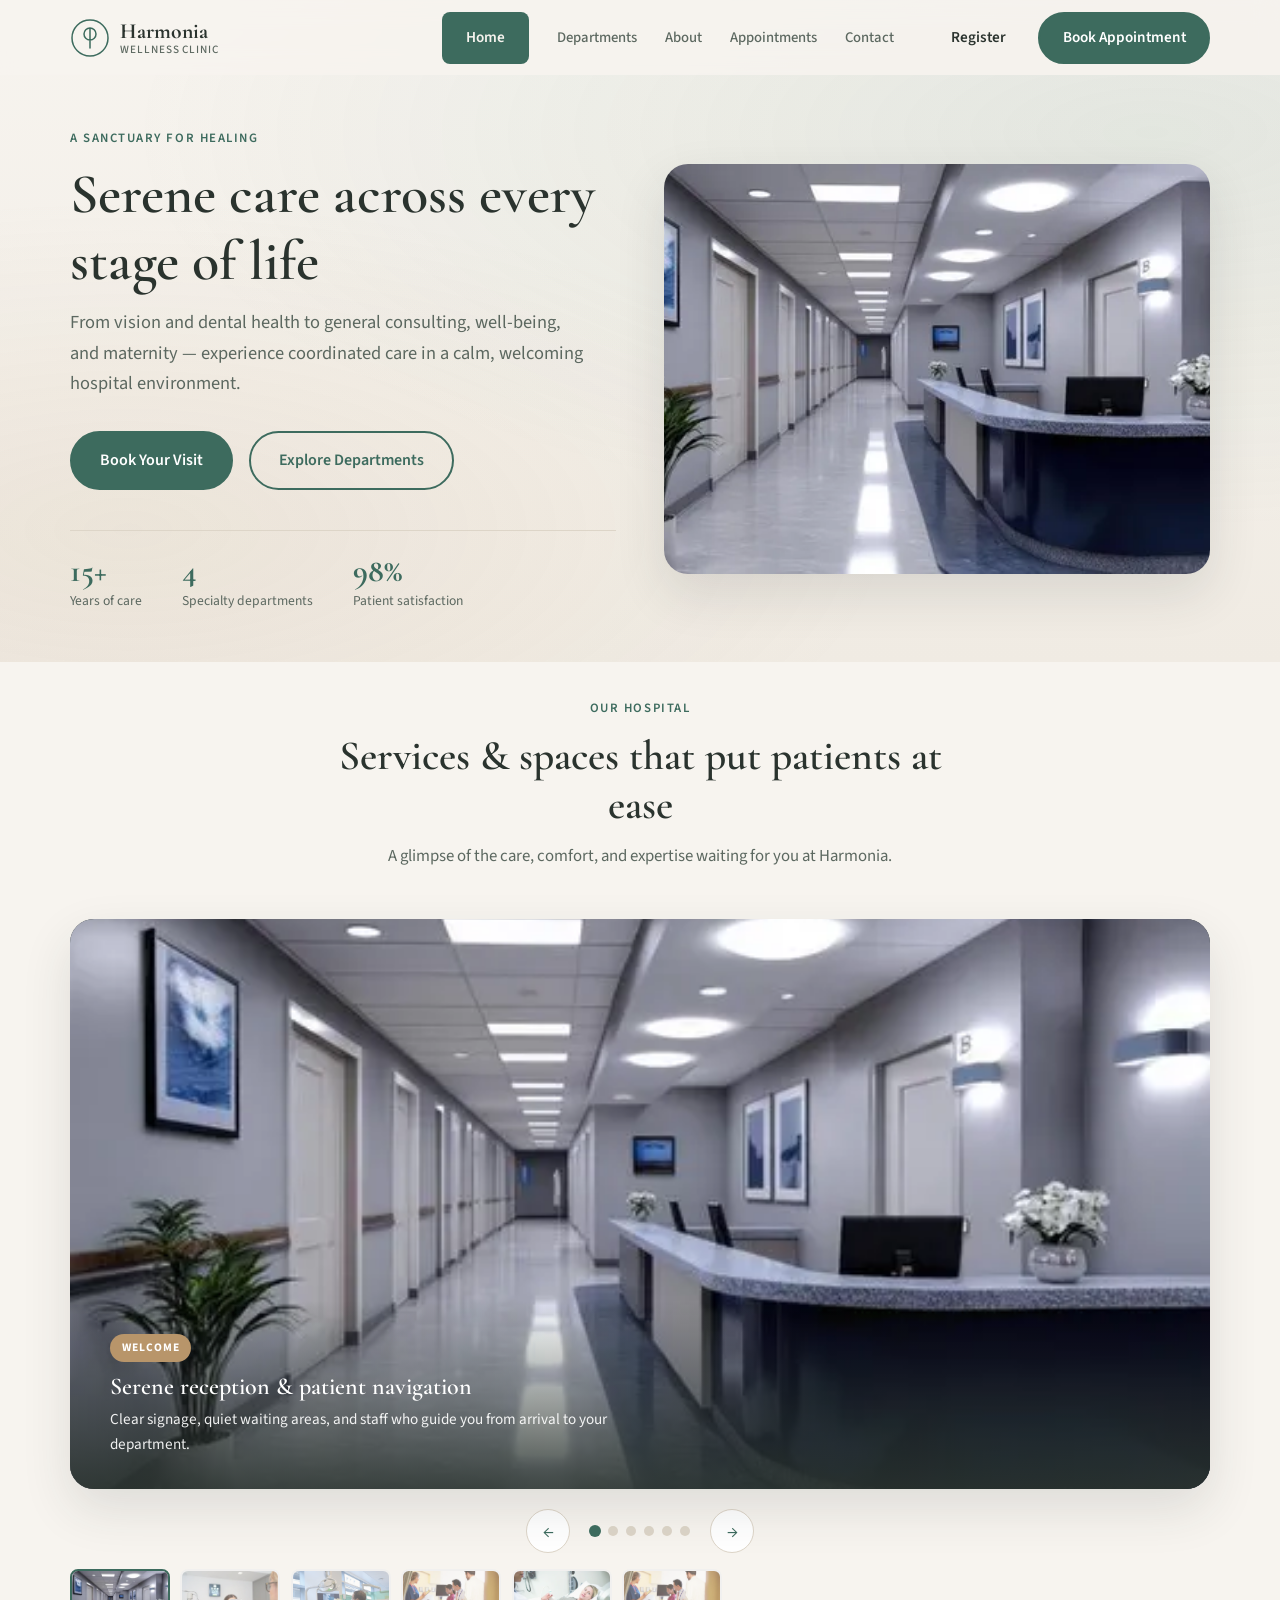
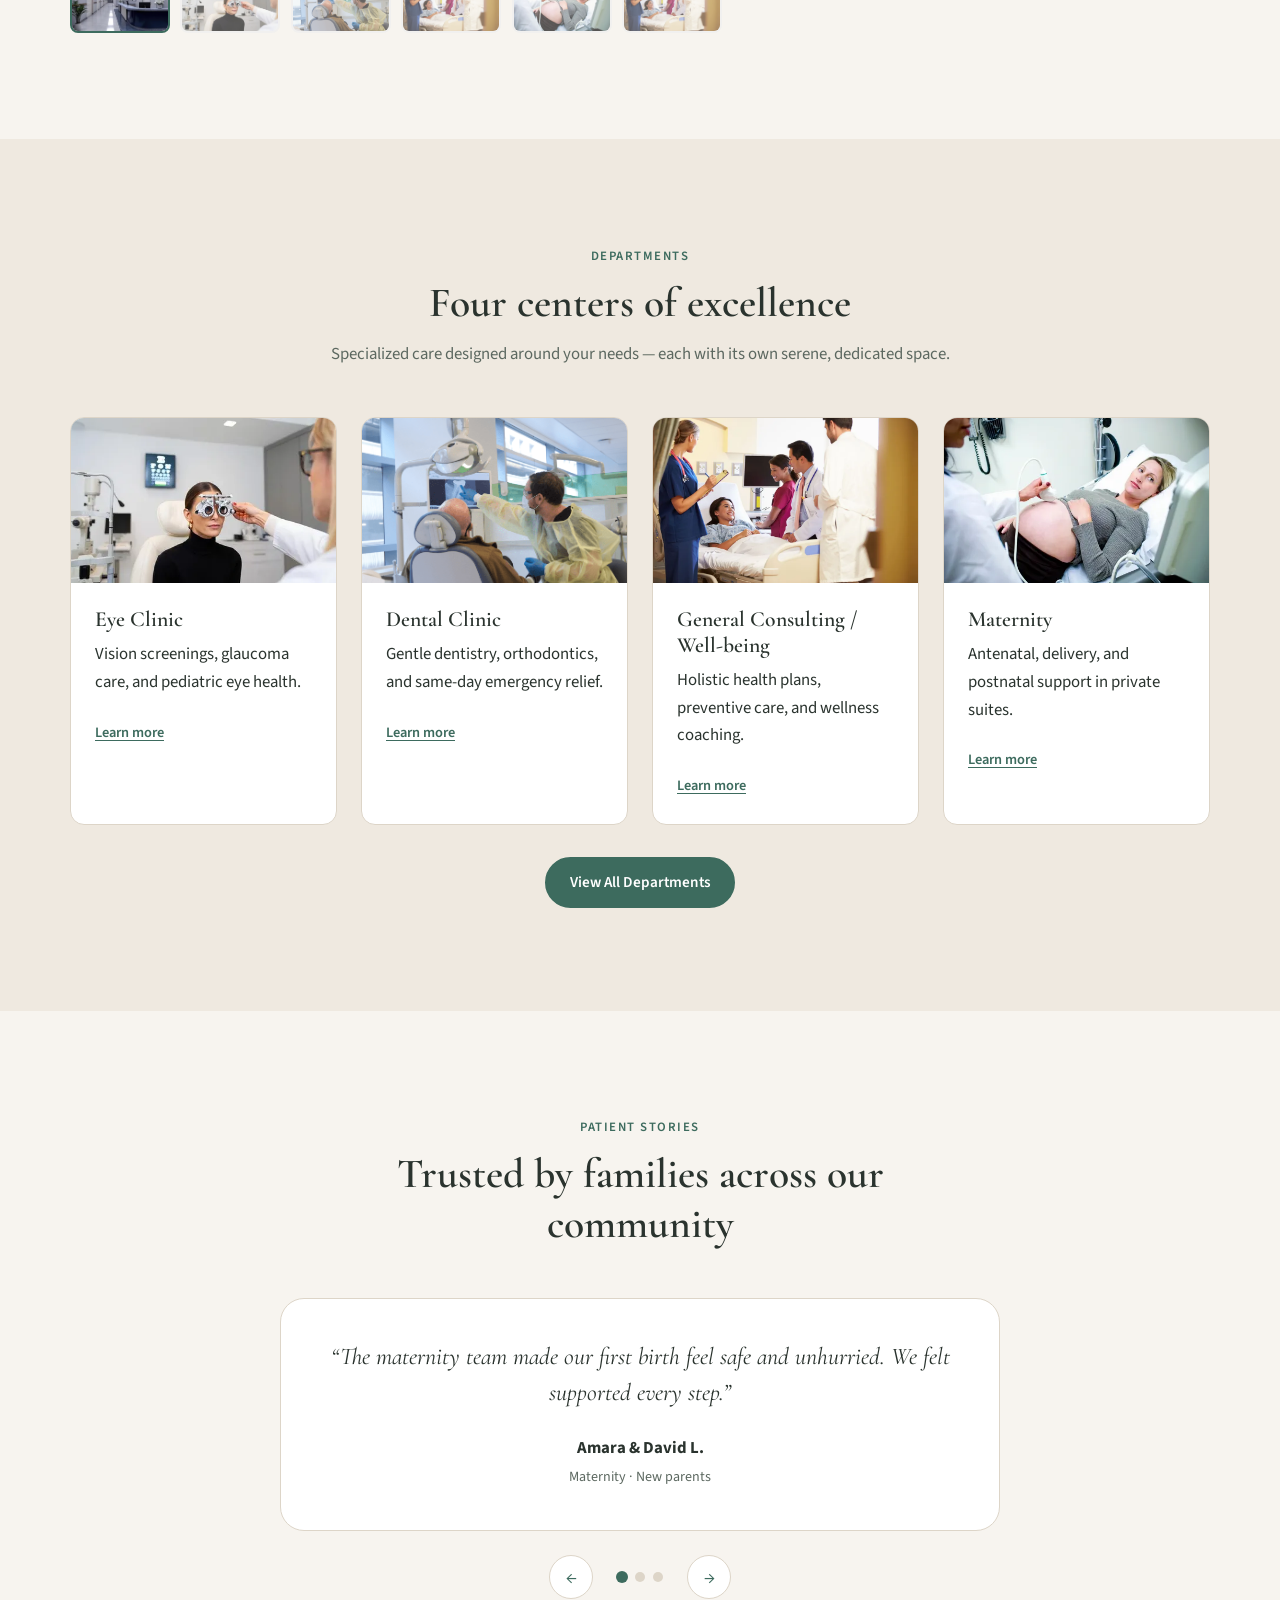
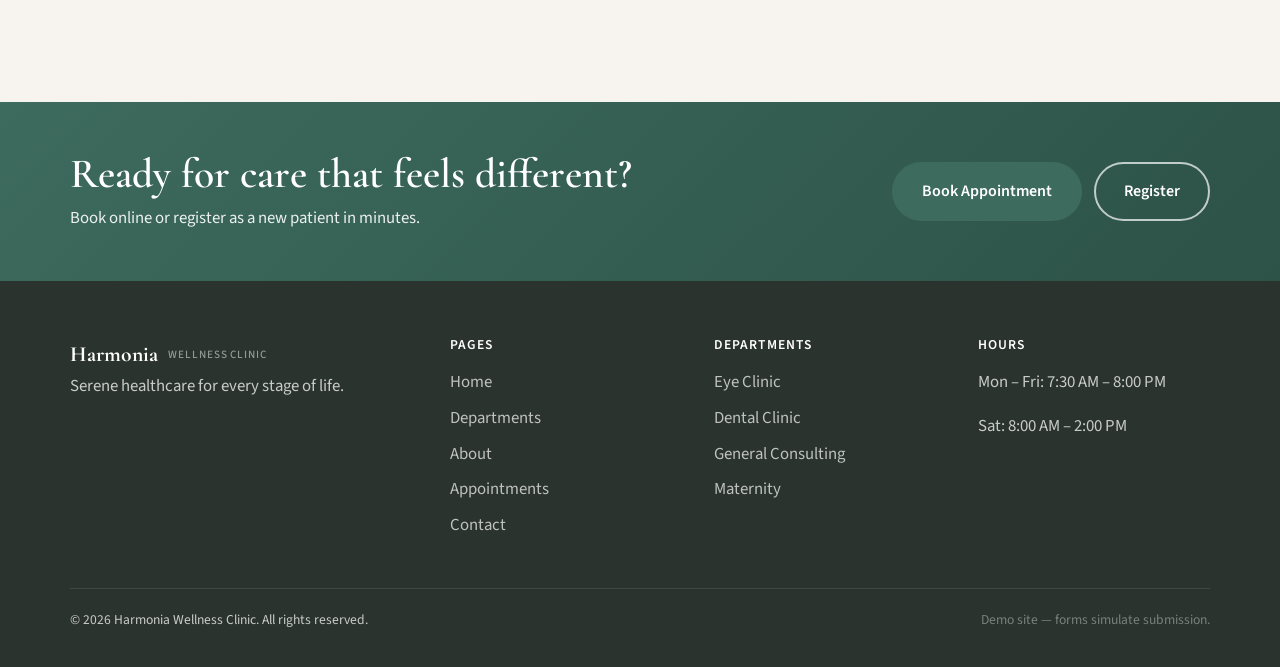
==== index.html @ e3f38b7c "Initial Project Upload" ====
<!DOCTYPE html>
<html lang="en">
<head>
  <meta charset="UTF-8">
  <meta name="viewport" content="width=device-width, initial-scale=1.0">
  <meta name="description" content="Harmonia Wellness Clinic — serene eye, dental, consulting, and maternity care. Book your visit today.">
  <title>Home | Harmonia Wellness Clinic</title>
  <link rel="preconnect" href="https://fonts.googleapis.com">
  <link rel="preconnect" href="https://fonts.gstatic.com" crossorigin>
  <link href="https://fonts.googleapis.com/css2?family=Cormorant+Garamond:ital,wght@0,500;0,600;0,700;1,500&family=Source+Sans+3:wght@300;400;500;600;700&display=swap" rel="stylesheet">
  <link rel="stylesheet" href="css/styles.css">
</head>
<body data-page="home">
  <a class="skip-link" href="#main">Skip to content</a>

  <header class="site-header" id="header">
    <div class="container header-inner">
      <a href="index.html" class="logo" aria-label="Harmonia Wellness Clinic home">
        <span class="logo-mark" aria-hidden="true">
          <svg viewBox="0 0 40 40" width="40" height="40" fill="none" xmlns="http://www.w3.org/2000/svg">
            <circle cx="20" cy="20" r="18" stroke="currentColor" stroke-width="1.5"/>
            <path d="M20 10v20M14 16c0-3.3 2.7-6 6-6s6 2.7 6 6-2.7 6-6 6-6-2.7-6-6z" stroke="currentColor" stroke-width="1.5" stroke-linecap="round"/>
          </svg>
        </span>
        <span class="logo-text">
          <span class="logo-name">Harmonia</span>
          <span class="logo-tagline">Wellness Clinic</span>
        </span>
      </a>
      <button class="nav-toggle" id="navToggle" aria-expanded="false" aria-controls="mainNav" aria-label="Open menu">
        <span></span><span></span><span></span>
      </button>
      <nav class="main-nav" id="mainNav" aria-label="Primary">
        <ul>
          <li><a href="index.html" data-nav="home">Home</a></li>
          <li><a href="departments.html" data-nav="departments">Departments</a></li>
          <li><a href="about.html" data-nav="about">About</a></li>
          <li><a href="appointments.html" data-nav="appointments">Appointments</a></li>
          <li><a href="contact.html" data-nav="contact">Contact</a></li>
        </ul>
        <div class="nav-actions">
          <a href="appointments.html#registration" class="btn btn-ghost">Register</a>
          <a href="appointments.html#booking" class="btn btn-primary">Book Appointment</a>
        </div>
      </nav>
    </div>
  </header>

  <main id="main">
    <section class="hero hero-compact" id="hero">
      <div class="hero-bg" aria-hidden="true"></div>
      <div class="container hero-grid">
        <div class="hero-content">
          <p class="eyebrow">A sanctuary for healing</p>
          <h1>Serene care across every stage of life</h1>
          <p class="hero-lead">
            From vision and dental health to general consulting, well-being, and maternity —
            experience coordinated care in a calm, welcoming hospital environment.
          </p>
          <div class="hero-actions">
            <a href="appointments.html#booking" class="btn btn-primary btn-lg">Book Your Visit</a>
            <a href="departments.html" class="btn btn-outline btn-lg">Explore Departments</a>
          </div>
          <div class="hero-trust">
            <div class="trust-item"><strong>15+</strong><span>Years of care</span></div>
            <div class="trust-item"><strong>4</strong><span>Specialty departments</span></div>
            <div class="trust-item"><strong>98%</strong><span>Patient satisfaction</span></div>
          </div>
        </div>
        <div class="hero-visual">
          <img
            class="hero-image"
            src="images/entrance.jpg"
            alt="Sunlit hospital corridor with calm, modern design"
            width="800"
            height="560"
            loading="eager"
          >
        </div>
      </div>
    </section>

    <section class="slideshow-section section" id="services-showcase" aria-label="Hospital services showcase">
      <div class="container">
        <header class="section-header section-header-center">
          <p class="eyebrow">Our hospital</p>
          <h2>Services &amp; spaces that put patients at ease</h2>
          <p>A glimpse of the care, comfort, and expertise waiting for you at Harmonia.</p>
        </header>

        <div class="service-slideshow" id="serviceSlideshow">
          <div class="slideshow-viewport">
            <div class="slideshow-track" id="slideshowTrack">
              <figure class="slide active" data-slide="0">
                <img src="images/entrance.jpg" alt="Welcoming hospital reception and patient check-in area" width="1400" height="700" loading="eager">
                <figcaption class="slide-caption">
                  <span class="slide-tag">Welcome</span>
                  <h3>Serene reception &amp; patient navigation</h3>
                  <p>Clear signage, quiet waiting areas, and staff who guide you from arrival to your department.</p>
                </figcaption>
              </figure>
              <figure class="slide" data-slide="1">
                <img src="images/eye-clinic.jpg" alt="Eye clinic examination with specialist equipment" width="1400" height="700" loading="lazy">
                <figcaption class="slide-caption">
                  <span class="slide-tag">Eye Clinic</span>
                  <h3>Advanced vision screening &amp; treatment</h3>
                  <p>Comprehensive eye exams, retinal imaging, and specialist consultations in light-filled suites.</p>
                </figcaption>
              </figure>
              <figure class="slide" data-slide="2">
                <img src="images/dentist.png" alt="Dental clinic providing gentle patient care" width="1400" height="700" loading="lazy">
                <figcaption class="slide-caption">
                  <span class="slide-tag">Dental Clinic</span>
                  <h3>Gentle dentistry for every age</h3>
                  <p>Preventive care, restorative work, and anxiety-free treatment in spa-like dental rooms.</p>
                </figcaption>
              </figure>
              <figure class="slide" data-slide="3">
                <img src="images/collaboration.jpg" alt="Doctor consulting with patient in general well-being clinic" width="1400" height="700" loading="lazy">
                <figcaption class="slide-caption">
                  <span class="slide-tag">General Consulting</span>
                  <h3>Well-being &amp; holistic health plans</h3>
                  <p>One-on-one consulting, preventive screenings, nutrition, and chronic care coordination.</p>
                </figcaption>
              </figure>
              <figure class="slide" data-slide="4">
                <img src="images/maternity.jpg" alt="Maternity ward supporting mother and newborn" width="1400" height="700" loading="lazy">
                <figcaption class="slide-caption">
                  <span class="slide-tag">Maternity</span>
                  <h3>Compassionate maternity &amp; newborn care</h3>
                  <p>Antenatal visits, delivery suites, lactation support, and postnatal follow-up under one roof.</p>
                </figcaption>
              </figure>
              <figure class="slide" data-slide="5">
                <img src="images/collaboration.jpg" alt="Medical team collaborating in modern hospital" width="1400" height="700" loading="lazy">
                <figcaption class="slide-caption">
                  <span class="slide-tag">Coordinated care</span>
                  <h3>Professional teams working together</h3>
                  <p>Doctors and nurses share records across departments so your care stays seamless.</p>
                </figcaption>
              </figure>
            </div>
          </div>
          <div class="slideshow-controls">
            <button type="button" class="slider-btn slideshow-prev" id="slideshowPrev" aria-label="Previous slide">&larr;</button>
            <div class="slideshow-dots" id="slideshowDots" role="tablist" aria-label="Service slides"></div>
            <button type="button" class="slider-btn slideshow-next" id="slideshowNext" aria-label="Next slide">&rarr;</button>
          </div>
          <div class="slideshow-thumbs" id="slideshowThumbs" aria-label="Slide thumbnails"></div>
        </div>
      </div>
    </section>

    <section class="departments section section-alt" id="departments-preview">
      <div class="container">
        <header class="section-header section-header-center">
          <p class="eyebrow">Departments</p>
          <h2>Four centers of excellence</h2>
          <p>Specialized care designed around your needs — each with its own serene, dedicated space.</p>
        </header>
        <div class="dept-grid dept-grid-4">
          <article class="dept-card dept-card-image">
            <div class="dept-card-photo">
              <img src="images/eye-clinic.jpg" alt="Eye clinic examination room" width="600" height="400" loading="lazy">
            </div>
            <div class="dept-card-body">
              <h3>Eye Clinic</h3>
              <p>Vision screenings, glaucoma care, and pediatric eye health.</p>
              <a href="departments.html#eye" class="dept-link">Learn more</a>
            </div>
          </article>
          <article class="dept-card dept-card-image">
            <div class="dept-card-photo">
              <img src="images/dentist.png" alt="Dental treatment room" width="600" height="400" loading="lazy">
            </div>
            <div class="dept-card-body">
              <h3>Dental Clinic</h3>
              <p>Gentle dentistry, orthodontics, and same-day emergency relief.</p>
              <a href="departments.html#dental" class="dept-link">Learn more</a>
            </div>
          </article>
          <article class="dept-card dept-card-image">
            <div class="dept-card-photo">
              <img src="images/collaboration.jpg" alt="General consulting consultation" width="600" height="400" loading="lazy">
            </div>
            <div class="dept-card-body">
              <h3>General Consulting / Well-being</h3>
              <p>Holistic health plans, preventive care, and wellness coaching.</p>
              <a href="departments.html#consulting" class="dept-link">Learn more</a>
            </div>
          </article>
          <article class="dept-card dept-card-image">
            <div class="dept-card-photo">
              <img src="images/maternity.jpg" alt="Maternity care with mother and baby" width="600" height="400" loading="lazy">
            </div>
            <div class="dept-card-body">
              <h3>Maternity</h3>
              <p>Antenatal, delivery, and postnatal support in private suites.</p>
              <a href="departments.html#maternity" class="dept-link">Learn more</a>
            </div>
          </article>
        </div>
        <p class="section-cta-center">
          <a href="departments.html" class="btn btn-primary">View All Departments</a>
        </p>
      </div>
    </section>

    <section class="testimonials section">
      <div class="container">
        <header class="section-header section-header-center">
          <p class="eyebrow">Patient stories</p>
          <h2>Trusted by families across our community</h2>
        </header>
        <div class="testimonial-slider" id="testimonialSlider">
          <div class="testimonial-track" id="testimonialTrack">
            <blockquote class="testimonial-card active">
              <p>&ldquo;The maternity team made our first birth feel safe and unhurried. We felt supported every step.&rdquo;</p>
              <footer><strong>Amara &amp; David L.</strong><span>Maternity · New parents</span></footer>
            </blockquote>
            <blockquote class="testimonial-card">
              <p>&ldquo;My well-being consultant helped me build habits I could actually keep. The clinic feels like a retreat.&rdquo;</p>
              <footer><strong>Priya K.</strong><span>General Consulting · 3-month program</span></footer>
            </blockquote>
            <blockquote class="testimonial-card">
              <p>&ldquo;The eye clinic caught an issue early. Professional, thorough, and surprisingly relaxing.&rdquo;</p>
              <footer><strong>Marcus T.</strong><span>Eye Clinic · Annual screening</span></footer>
            </blockquote>
          </div>
          <div class="testimonial-controls">
            <button type="button" class="slider-btn" id="prevTestimonial" aria-label="Previous testimonial">&larr;</button>
            <div class="slider-dots" id="sliderDots" role="tablist" aria-label="Testimonials"></div>
            <button type="button" class="slider-btn" id="nextTestimonial" aria-label="Next testimonial">&rarr;</button>
          </div>
        </div>
      </div>
    </section>

    <section class="cta-strip">
      <div class="container cta-strip-inner">
        <div>
          <h2>Ready for care that feels different?</h2>
          <p>Book online or register as a new patient in minutes.</p>
        </div>
        <div class="cta-strip-actions">
          <a href="appointments.html#booking" class="btn btn-primary btn-lg">Book Appointment</a>
          <a href="appointments.html#registration" class="btn btn-outline-light btn-lg">Register</a>
        </div>
      </div>
    </section>
  </main>

  <footer class="site-footer">
    <div class="container footer-grid">
      <div class="footer-brand">
        <a href="index.html" class="logo logo-footer">
          <span class="logo-name">Harmonia</span>
          <span class="logo-tagline">Wellness Clinic</span>
        </a>
        <p>Serene healthcare for every stage of life.</p>
      </div>
      <nav aria-label="Pages">
        <h4>Pages</h4>
        <ul>
          <li><a href="index.html">Home</a></li>
          <li><a href="departments.html">Departments</a></li>
          <li><a href="about.html">About</a></li>
          <li><a href="appointments.html">Appointments</a></li>
          <li><a href="contact.html">Contact</a></li>
        </ul>
      </nav>
      <nav aria-label="Departments">
        <h4>Departments</h4>
        <ul>
          <li><a href="departments.html#eye">Eye Clinic</a></li>
          <li><a href="departments.html#dental">Dental Clinic</a></li>
          <li><a href="departments.html#consulting">General Consulting</a></li>
          <li><a href="departments.html#maternity">Maternity</a></li>
        </ul>
      </nav>
      <div class="footer-hours">
        <h4>Hours</h4>
        <p>Mon – Fri: 7:30 AM – 8:00 PM</p>
        <p>Sat: 8:00 AM – 2:00 PM</p>
      </div>
    </div>
    <div class="container footer-bottom">
      <p>&copy; <span id="year"></span> Harmonia Wellness Clinic. All rights reserved.</p>
      <p class="footer-note">Demo site — forms simulate submission.</p>
    </div>
  </footer>

  <div class="toast-container" id="toastContainer" aria-live="polite" aria-atomic="true"></div>
  <script src="js/main.js"></script>
</body>
</html>
---- css/styles.css ----
/* Harmonia Wellness Clinic — Serene healthcare UI */

:root {
  --color-bg: #f7f4ef;
  --color-bg-alt: #efe9e0;
  --color-surface: #ffffff;
  --color-primary: #3d6b5e;
  --color-primary-dark: #2d5248;
  --color-primary-light: #5a8f7f;
  --color-accent: #b8956a;
  --color-accent-hover: #a07f55;
  --color-text: #2a332e;
  --color-text-muted: #5c6860;
  --color-border: #ddd5c8;
  --color-success: #3d6b5e;
  --color-error: #b54a4a;

  --font-display: "Cormorant Garamond", Georgia, serif;
  --font-body: "Source Sans 3", system-ui, sans-serif;

  --radius-sm: 8px;
  --radius-md: 14px;
  --radius-lg: 24px;
  --radius-full: 999px;

  --shadow-sm: 0 2px 8px rgba(42, 51, 46, 0.06);
  --shadow-md: 0 8px 30px rgba(42, 51, 46, 0.08);
  --shadow-lg: 0 20px 50px rgba(42, 51, 46, 0.12);

  --header-h: 76px;
  --transition: 0.25s ease;
  --container: min(1140px, 92vw);
}

*,
*::before,
*::after {
  box-sizing: border-box;
}

html {
  scroll-behavior: smooth;
  scroll-padding-top: calc(var(--header-h) + 1rem);
}

body {
  margin: 0;
  font-family: var(--font-body);
  font-size: 1.05rem;
  line-height: 1.65;
  color: var(--color-text);
  background: var(--color-bg);
  -webkit-font-smoothing: antialiased;
}

img,
svg {
  display: block;
  max-width: 100%;
}

a {
  color: var(--color-primary);
  text-decoration: none;
  transition: color var(--transition);
}

a:hover {
  color: var(--color-primary-dark);
}

button {
  font-family: inherit;
  cursor: pointer;
}

.container {
  width: var(--container);
  margin-inline: auto;
}

.skip-link {
  position: absolute;
  top: -100%;
  left: 1rem;
  z-index: 9999;
  padding: 0.75rem 1.25rem;
  background: var(--color-primary);
  color: #fff;
  border-radius: var(--radius-sm);
}

.skip-link:focus {
  top: 1rem;
}

/* Typography */
h1, h2, h3, h4 {
  font-family: var(--font-display);
  font-weight: 600;
  line-height: 1.2;
  color: var(--color-text);
  margin: 0 0 0.75rem;
}

h1 { font-size: clamp(2.4rem, 5vw, 3.5rem); }
h2 { font-size: clamp(1.9rem, 3.5vw, 2.6rem); }
h3 { font-size: 1.35rem; }

p { margin: 0 0 1rem; }

.eyebrow {
  display: inline-block;
  font-size: 0.8rem;
  font-weight: 600;
  letter-spacing: 0.12em;
  text-transform: uppercase;
  color: var(--color-primary);
  margin-bottom: 0.75rem;
}

.section {
  padding: clamp(4rem, 8vw, 6.5rem) 0;
}

.section-alt {
  background: var(--color-bg-alt);
}

.section-header {
  max-width: 640px;
  margin-bottom: 3rem;
}

.section-header-center {
  text-align: center;
  margin-inline: auto;
}

.section-header p:last-child {
  color: var(--color-text-muted);
  margin-bottom: 0;
}

/* Buttons */
.btn {
  display: inline-flex;
  align-items: center;
  justify-content: center;
  gap: 0.5rem;
  padding: 0.7rem 1.4rem;
  font-size: 0.95rem;
  font-weight: 600;
  border: 2px solid transparent;
  border-radius: var(--radius-full);
  transition: background var(--transition), color var(--transition), border-color var(--transition), transform 0.15s ease;
}

.btn:active {
  transform: scale(0.98);
}

.btn-primary {
  background: var(--color-primary);
  color: #fff;
  border-color: var(--color-primary);
}

.btn-primary:hover {
  background: var(--color-primary-dark);
  border-color: var(--color-primary-dark);
  color: #fff;
}

.btn-outline {
  background: transparent;
  color: var(--color-primary);
  border-color: var(--color-primary);
}

.btn-outline:hover {
  background: var(--color-primary);
  color: #fff;
}

.btn-outline-light {
  background: transparent;
  color: #fff;
  border-color: rgba(255, 255, 255, 0.7);
}

.btn-outline-light:hover {
  background: #fff;
  color: var(--color-primary);
}

.btn-ghost {
  background: transparent;
  color: var(--color-text);
  border-color: transparent;
}

.btn-ghost:hover {
  color: var(--color-primary);
}

.btn-lg {
  padding: 0.9rem 1.75rem;
  font-size: 1rem;
}

.btn-block {
  width: 100%;
}

/* Header */
.site-header {
  position: fixed;
  top: 0;
  left: 0;
  right: 0;
  z-index: 1000;
  height: var(--header-h);
  /*background: rgba(247, 244, 239, 0.85);
  backdrop-filter: blur(12px);*/
  border-bottom: 1px solid transparent;
  transition: background var(--transition), border-color var(--transition), box-shadow var(--transition);
}

.site-header::before {
  content: '';
  position: absolute;
  inset: 0;
  background: rgba(247, 244, 239, 0.85);
  backdrop-filter: blur(12px);
  z-index: -1;
  transition: background var(--transition);
}

.site-header.scrolled::before {
  background: rgba(255, 255, 255, 0.95);
}

.site-header.scrolled {
  border-color: var(--color-border);
  box-shadow: var(--shadow-sm);
}

.header-inner {
  display: flex;
  align-items: center;
  justify-content: space-between;
  height: var(--header-h);
  gap: 1.5rem;
}

.logo {
  display: flex;
  align-items: center;
  gap: 0.65rem;
  color: var(--color-text);
  text-decoration: none;
}

.logo:hover {
  color: var(--color-text);
}

.logo-mark {
  color: var(--color-primary);
}

.logo-text {
  display: flex;
  flex-direction: column;
  line-height: 1.15;
}

.logo-name {
  font-family: var(--font-display);
  font-size: 1.35rem;
  font-weight: 700;
}

.logo-tagline {
  font-size: 0.7rem;
  font-weight: 500;
  letter-spacing: 0.08em;
  text-transform: uppercase;
  color: var(--color-text-muted);
}

.nav-toggle {
  display: none;
  flex-direction: column;
  justify-content: center;
  gap: 5px;
  width: 44px;
  height: 44px;
  padding: 0;
  background: none;
  border: none;
}

.nav-toggle span {
  display: block;
  width: 22px;
  height: 2px;
  background: var(--color-text);
  border-radius: 2px;
  transition: transform var(--transition), opacity var(--transition);
}

.nav-toggle[aria-expanded="true"] span:nth-child(1) {
  transform: translateY(7px) rotate(45deg);
}

.nav-toggle[aria-expanded="true"] span:nth-child(2) {
  opacity: 0;
}

.nav-toggle[aria-expanded="true"] span:nth-child(3) {
  transform: translateY(-7px) rotate(-45deg);
}

.main-nav {
  display: flex;
  align-items: center;
  gap: 2rem;
}

.main-nav ul {
  display: flex;
  align-items: center;
  gap: 1.75rem;
  list-style: none;
  margin: 0;
  padding: 0;
}

.main-nav li a {
  font-size: 0.92rem;
  font-weight: 500;
  color: var(--color-text-muted);
}

.main-nav li a:hover{
  text-decoration: underline;
}
.main-nav li a.active {
  display: inline-flex;
  align-items: center;
  justify-content: center;
  gap: 0.5rem;
  padding: 0.7rem 1.4rem;
  font-size: 0.95rem;
  font-weight: 600;
  border: 2px solid transparent;
  border-radius: var(--radius-sm);
  background-color: var(--color-primary);
  color: var(--color-bg);
}

.nav-actions {
  display: flex;
  align-items: center;
  gap: 0.5rem;
}

/* Hero */
.hero {
  position: relative;
  padding: calc(var(--header-h) + 3rem) 0 5rem;
  overflow: hidden;
}

.hero-bg {
  position: absolute;
  inset: 0;
  background:
    radial-gradient(ellipse 80% 60% at 90% 20%, rgba(90, 143, 127, 0.12), transparent),
    radial-gradient(ellipse 60% 50% at 10% 80%, rgba(184, 149, 106, 0.1), transparent),
    linear-gradient(180deg, var(--color-bg) 0%, #f0ebe3 100%);
  z-index: -1;
}

.hero-grid {
  display: grid;
  grid-template-columns: 1fr 1fr;
  gap: 3rem;
  align-items: center;
}

.hero-lead {
  font-size: 1.15rem;
  color: var(--color-text-muted);
  max-width: 520px;
}

.hero-actions {
  display: flex;
  flex-wrap: wrap;
  gap: 1rem;
  margin: 2rem 0 2.5rem;
}

.hero-trust {
  display: flex;
  gap: 2.5rem;
  padding-top: 1.5rem;
  border-top: 1px solid var(--color-border);
}

.trust-item strong {
  display: block;
  font-family: var(--font-display);
  font-size: 2rem;
  color: var(--color-primary);
  line-height: 1;
}

.trust-item span {
  font-size: 0.85rem;
  color: var(--color-text-muted);
}

.hero-visual {
  position: relative;
}

.hero-card {
  background: var(--color-surface);
  border-radius: var(--radius-lg);
  padding: 2rem;
  box-shadow: var(--shadow-lg);
  border: 1px solid var(--color-border);
}

.hero-card-badge {
  display: inline-block;
  padding: 0.35rem 0.85rem;
  font-size: 0.75rem;
  font-weight: 600;
  text-transform: uppercase;
  letter-spacing: 0.06em;
  background: rgba(61, 107, 94, 0.12);
  color: var(--color-primary);
  border-radius: var(--radius-full);
  margin-bottom: 1rem;
}

.hero-card h3 {
  margin-bottom: 0.5rem;
}

.hero-card p {
  color: var(--color-text-muted);
  font-size: 0.95rem;
}

.hero-card-list {
  list-style: none;
  padding: 0;
  margin: 1.25rem 0 1.5rem;
  display: flex;
  flex-wrap: wrap;
  gap: 0.5rem;
}

.hero-card-list li {
  padding: 0.4rem 0.9rem;
  background: var(--color-bg);
  border-radius: var(--radius-full);
  font-size: 0.85rem;
  font-weight: 500;
}

.hero-float {
  position: absolute;
  display: flex;
  align-items: center;
  gap: 0.5rem;
  padding: 0.65rem 1rem;
  background: var(--color-surface);
  border-radius: var(--radius-full);
  box-shadow: var(--shadow-md);
  font-size: 0.82rem;
  font-weight: 600;
  color: var(--color-text);
  animation: float 4s ease-in-out infinite;
}

.hero-float-1 {
  top: -12px;
  left: -20px;
}

.hero-float-2 {
  bottom: 40px;
  right: -10px;
  animation-delay: -2s;
}

.float-icon {
  color: var(--color-accent);
}

@keyframes float {
  0%, 100% { transform: translateY(0); }
  50% { transform: translateY(-8px); }
}

/* Departments */
.dept-grid {
  display: grid;
  grid-template-columns: repeat(3, 1fr);
  gap: 1.5rem;
}

.dept-grid-4 {
  grid-template-columns: repeat(4, 1fr);
}

.dept-card {
  background: var(--color-surface);
  border: 1px solid var(--color-border);
  border-radius: var(--radius-md);
  padding: 1.75rem;
  transition: transform var(--transition), box-shadow var(--transition);
}

.dept-card:hover {
  transform: translateY(-4px);
  box-shadow: var(--shadow-md);
}

.dept-icon {
  width: 52px;
  height: 52px;
  display: flex;
  align-items: center;
  justify-content: center;
  background: rgba(61, 107, 94, 0.1);
  color: var(--color-primary);
  border-radius: var(--radius-sm);
  margin-bottom: 1.25rem;
}

.dept-icon svg {
  width: 32px;
  height: 32px;
}

.dept-card h3 {
  margin-bottom: 0.5rem;
}

.dept-card > p {
  font-size: 0.95rem;
  color: var(--color-text-muted);
}

.dept-card ul {
  margin: 1rem 0 1.25rem;
  padding-left: 1.1rem;
  font-size: 0.88rem;
  color: var(--color-text-muted);
}

.dept-link {
  background: none;
  border: none;
  padding: 0;
  font-size: 0.9rem;
  font-weight: 600;
  color: var(--color-primary);
  text-decoration: underline;
  text-underline-offset: 3px;
}

.dept-link:hover {
  color: var(--color-primary-dark);
}

/* About */
.about-grid {
  display: grid;
  grid-template-columns: 1fr 1fr;
  gap: 4rem;
  align-items: center;
}

.about-features {
  list-style: none;
  padding: 0;
  margin: 2rem 0 0;
}

.about-features li {
  display: flex;
  gap: 1rem;
  margin-bottom: 1.25rem;
}

.feature-icon {
  flex-shrink: 0;
  width: 28px;
  height: 28px;
  display: flex;
  align-items: center;
  justify-content: center;
  background: var(--color-primary);
  color: #fff;
  border-radius: 50%;
  font-size: 0.75rem;
}

.about-features strong {
  display: block;
  margin-bottom: 0.2rem;
}

.about-features p {
  font-size: 0.92rem;
  color: var(--color-text-muted);
  margin: 0;
}

.about-image {
  position: relative;
  min-height: 380px;
  border-radius: var(--radius-lg);
  background:
    linear-gradient(135deg, rgba(61, 107, 94, 0.35), rgba(184, 149, 106, 0.25)),
    url("data:image/svg+xml,%3Csvg xmlns='http://www.w3.org/2000/svg' width='400' height='400'%3E%3Cdefs%3E%3ClinearGradient id='g' x1='0%25' y1='0%25' x2='100%25' y2='100%25'%3E%3Cstop offset='0%25' style='stop-color:%23d4e8e0'/%3E%3Cstop offset='100%25' style='stop-color:%23e8ddd0'/%3E%3C/linearGradient%3E%3C/defs%3E%3Crect fill='url(%23g)' width='400' height='400'/%3E%3Ccircle cx='200' cy='180' r='60' fill='%23fff' opacity='0.3'/%3E%3Crect x='80' y='280' width='240' height='8' rx='4' fill='%23fff' opacity='0.2'/%3E%3Crect x='120' y='300' width='160' height='6' rx='3' fill='%23fff' opacity='0.15'/%3E%3C/svg%3E") center/cover;
  overflow: hidden;
}

.about-image-overlay {
  position: absolute;
  bottom: 0;
  left: 0;
  right: 0;
  padding: 2rem;
  background: linear-gradient(transparent, rgba(42, 51, 46, 0.75));
}

.about-image-overlay blockquote {
  margin: 0;
  color: #fff;
}

.about-image-overlay p {
  font-family: var(--font-display);
  font-size: 1.25rem;
  font-style: italic;
  margin-bottom: 0.5rem;
}

.about-image-overlay cite {
  font-size: 0.85rem;
  font-style: normal;
  opacity: 0.85;
}

.about-stats {
  display: flex;
  gap: 2rem;
  margin-top: 1.5rem;
}

.about-stats strong {
  display: block;
  font-family: var(--font-display);
  font-size: 2rem;
  color: var(--color-primary);
}

.about-stats span {
  font-size: 0.85rem;
  color: var(--color-text-muted);
}

/* Team */
.team-grid {
  display: grid;
  grid-template-columns: repeat(4, 1fr);
  gap: 1.5rem;
}

.team-card {
  background: var(--color-surface);
  border: 1px solid var(--color-border);
  border-radius: var(--radius-md);
  padding: 1.75rem;
  text-align: center;
  transition: box-shadow var(--transition);
}

.team-card:hover {
  box-shadow: var(--shadow-md);
}

.team-avatar {
  width: 80px;
  height: 80px;
  margin: 0 auto 1rem;
  border-radius: 50%;
  background: linear-gradient(145deg, var(--color-primary-light), var(--color-primary));
  display: flex;
  align-items: center;
  justify-content: center;
  font-family: var(--font-display);
  font-size: 1.5rem;
  font-weight: 700;
  color: #fff;
}

.team-avatar::before {
  content: attr(data-initials);
}

.team-role {
  font-size: 0.82rem;
  font-weight: 600;
  color: var(--color-primary);
  margin-bottom: 0.75rem;
}

.team-card > p:last-child {
  font-size: 0.9rem;
  color: var(--color-text-muted);
  margin: 0;
}

/* Journey */
.journey-steps {
  display: grid;
  grid-template-columns: repeat(4, 1fr);
  gap: 1.5rem;
  list-style: none;
  padding: 0;
  margin: 0 0 3rem;
  counter-reset: journey;
}

.journey-step {
  position: relative;
  padding: 1.75rem;
  background: var(--color-surface);
  border-radius: var(--radius-md);
  border: 1px solid var(--color-border);
}

.step-num {
  display: block;
  font-family: var(--font-display);
  font-size: 2.5rem;
  color: rgba(61, 107, 94, 0.2);
  line-height: 1;
  margin-bottom: 0.5rem;
}

.journey-step h3 {
  font-size: 1.1rem;
}

.journey-step p {
  font-size: 0.9rem;
  color: var(--color-text-muted);
  margin: 0;
}

.cta-banner {
  display: flex;
  align-items: center;
  justify-content: space-between;
  gap: 2rem;
  padding: 2.5rem 3rem;
  background: linear-gradient(135deg, var(--color-primary) 0%, var(--color-primary-dark) 100%);
  border-radius: var(--radius-lg);
  color: #fff;
}

.cta-banner h3 {
  color: #fff;
  margin-bottom: 0.35rem;
}

.cta-banner p {
  opacity: 0.9;
  margin: 0;
}

.cta-banner-actions {
  display: flex;
  flex-wrap: wrap;
  gap: 0.75rem;
  flex-shrink: 0;
}

/* Testimonials */
.testimonial-slider {
  max-width: 720px;
  margin-inline: auto;
}

.testimonial-track {
  position: relative;
  min-height: 180px;
}

.testimonial-card {
  position: absolute;
  inset: 0;
  margin: 0;
  padding: 2.5rem;
  background: var(--color-surface);
  border-radius: var(--radius-lg);
  border: 1px solid var(--color-border);
  text-align: center;
  opacity: 0;
  transform: translateY(12px);
  transition: opacity 0.4s ease, transform 0.4s ease;
  pointer-events: none;
}

.testimonial-card.active {
  position: relative;
  opacity: 1;
  transform: translateY(0);
  pointer-events: auto;
}

.testimonial-card p {
  font-family: var(--font-display);
  font-size: 1.5rem;
  font-style: italic;
  line-height: 1.5;
  margin-bottom: 1.5rem;
}

.testimonial-card footer strong {
  display: block;
  font-family: var(--font-body);
  font-style: normal;
}

.testimonial-card footer span {
  font-size: 0.88rem;
  color: var(--color-text-muted);
}

.testimonial-controls {
  display: flex;
  align-items: center;
  justify-content: center;
  gap: 1.5rem;
  margin-top: 1.5rem;
}

.slider-btn {
  width: 44px;
  height: 44px;
  border: 1px solid var(--color-border);
  background: var(--color-surface);
  border-radius: 50%;
  font-size: 1.1rem;
  color: var(--color-primary);
  transition: background var(--transition), border-color var(--transition);
}

.slider-btn:hover {
  background: var(--color-primary);
  color: #fff;
  border-color: var(--color-primary);
}

.slider-dots {
  display: flex;
  gap: 0.5rem;
}

.slider-dot {
  width: 10px;
  height: 10px;
  padding: 0;
  border: none;
  border-radius: 50%;
  background: var(--color-border);
  transition: background var(--transition), transform var(--transition);
}

.slider-dot.active {
  background: var(--color-primary);
  transform: scale(1.2);
}

/* FAQ */
.faq-grid {
  display: grid;
  grid-template-columns: 1fr 1.5fr;
  gap: 3rem;
  align-items: start;
}

.accordion-item {
  background: var(--color-surface);
  border: 1px solid var(--color-border);
  border-radius: var(--radius-md);
  margin-bottom: 0.75rem;
  overflow: hidden;
}

.accordion-item summary {
  padding: 1.15rem 1.5rem;
  font-weight: 600;
  cursor: pointer;
  list-style: none;
  display: flex;
  align-items: center;
  justify-content: space-between;
}

.accordion-item summary::-webkit-details-marker {
  display: none;
}

.accordion-item summary::after {
  content: "+";
  font-size: 1.25rem;
  color: var(--color-primary);
  transition: transform var(--transition);
}

.accordion-item[open] summary::after {
  transform: rotate(45deg);
}

.accordion-item p {
  padding: 0 1.5rem 1.25rem;
  margin: 0;
  font-size: 0.95rem;
  color: var(--color-text-muted);
}

/* Contact */
.contact-grid {
  display: grid;
  grid-template-columns: 1fr 1.2fr;
  gap: 3rem;
  align-items: start;
}

.contact-info address {
  font-style: normal;
  margin: 1.5rem 0;
  color: var(--color-text-muted);
}

.contact-links {
  list-style: none;
  padding: 0;
  margin: 0 0 1.5rem;
}

.contact-links a {
  font-weight: 600;
  font-size: 1.05rem;
}

.contact-form {
  background: var(--color-surface);
  padding: 2rem;
  border-radius: var(--radius-lg);
  border: 1px solid var(--color-border);
  box-shadow: var(--shadow-sm);
}

.contact-form h3 {
  margin-bottom: 1.25rem;
}

/* Forms */
.form-row {
  display: grid;
  grid-template-columns: 1fr 1fr;
  gap: 1rem;
}

.form-group {
  margin-bottom: 1.15rem;
}

.form-group label {
  display: block;
  font-size: 0.88rem;
  font-weight: 600;
  margin-bottom: 0.4rem;
  color: var(--color-text);
}

.required {
  color: var(--color-error);
}

.form-group input,
.form-group select,
.form-group textarea {
  width: 100%;
  padding: 0.75rem 1rem;
  font-family: inherit;
  font-size: 1rem;
  border: 1px solid var(--color-border);
  border-radius: var(--radius-sm);
  background: var(--color-bg);
  color: var(--color-text);
  transition: border-color var(--transition), box-shadow var(--transition);
}

.form-group input:focus,
.form-group select:focus,
.form-group textarea:focus {
  outline: none;
  border-color: var(--color-primary);
  box-shadow: 0 0 0 3px rgba(61, 107, 94, 0.15);
}

.form-group input.invalid,
.form-group select.invalid,
.form-group textarea.invalid {
  border-color: var(--color-error);
}

.form-group textarea {
  resize: vertical;
  min-height: 90px;
}

.form-check {
  display: flex;
  align-items: flex-start;
  gap: 0.65rem;
}

.form-check input {
  width: auto;
  margin-top: 0.25rem;
  flex-shrink: 0;
}

.form-check label {
  margin: 0;
  font-weight: 400;
  font-size: 0.9rem;
}

.error-msg {
  display: block;
  font-size: 0.8rem;
  color: var(--color-error);
  margin-top: 0.35rem;
  min-height: 1em;
}

fieldset {
  border: none;
  padding: 0;
  margin: 0 0 1rem;
}

legend {
  font-family: var(--font-display);
  font-size: 1.15rem;
  font-weight: 600;
  margin-bottom: 1rem;
  padding-bottom: 0.5rem;
  border-bottom: 1px solid var(--color-border);
  width: 100%;
}

/* Modal */
.modal {
  width: min(560px, 94vw);
  max-height: 90vh;
  padding: 0;
  border: none;
  border-radius: var(--radius-lg);
  background: transparent;
  overflow: visible;
}

.modal::backdrop {
  background: rgba(42, 51, 46, 0.5);
  backdrop-filter: blur(4px);
}

.modal-inner {
  background: var(--color-surface);
  border-radius: var(--radius-lg);
  padding: 2rem;
  max-height: 90vh;
  overflow-y: auto;
  box-shadow: var(--shadow-lg);
  position: relative;
}

.modal-close {
  position: absolute;
  top: 1rem;
  right: 1rem;
  width: 40px;
  height: 40px;
  border: none;
  background: var(--color-bg);
  border-radius: 50%;
  font-size: 1.5rem;
  line-height: 1;
  color: var(--color-text-muted);
  transition: background var(--transition), color var(--transition);
}

.modal-close:hover {
  background: var(--color-primary);
  color: #fff;
}

.modal-header {
  margin-bottom: 1.5rem;
  padding-right: 2rem;
}

.modal-header p:last-child {
  color: var(--color-text-muted);
  font-size: 0.95rem;
  margin: 0;
}

/* Footer */
.site-footer {
  background: var(--color-text);
  color: rgba(255, 255, 255, 0.75);
  padding: 3.5rem 0 0;
}

.footer-grid {
  display: grid;
  grid-template-columns: 1.5fr 1fr 1fr 1fr;
  gap: 2rem;
  padding-bottom: 2.5rem;
}

.site-footer h4 {
  color: #fff;
  font-family: var(--font-body);
  font-size: 0.85rem;
  text-transform: uppercase;
  letter-spacing: 0.08em;
  margin-bottom: 1rem;
}

.site-footer ul {
  list-style: none;
  padding: 0;
  margin: 0;
}

.site-footer li {
  margin-bottom: 0.5rem;
}

.site-footer a,
.footer-link {
  color: rgba(255, 255, 255, 0.7);
  background: none;
  border: none;
  padding: 0;
  font-size: inherit;
  text-align: left;
}

.site-footer a:hover,
.footer-link:hover {
  color: #fff;
}

.logo-footer .logo-name {
  color: #fff;
}

.logo-footer .logo-tagline {
  color: rgba(255, 255, 255, 0.5);
}

.footer-bottom {
  display: flex;
  flex-wrap: wrap;
  justify-content: space-between;
  gap: 0.5rem;
  padding: 1.25rem 0;
  border-top: 1px solid rgba(255, 255, 255, 0.1);
  font-size: 0.85rem;
}

.footer-note {
  opacity: 0.5;
}

/* Toast */
.toast-container {
  position: fixed;
  bottom: 1.5rem;
  right: 1.5rem;
  z-index: 2000;
  display: flex;
  flex-direction: column;
  gap: 0.75rem;
}

.toast {
  padding: 1rem 1.25rem;
  background: var(--color-text);
  color: #fff;
  border-radius: var(--radius-md);
  box-shadow: var(--shadow-lg);
  font-size: 0.95rem;
  max-width: 360px;
  animation: toastIn 0.35s ease;
}

.toast.success {
  background: var(--color-success);
}

.toast.error {
  background: var(--color-error);
}

@keyframes toastIn {
  from {
    opacity: 0;
    transform: translateX(20px);
  }
  to {
    opacity: 1;
    transform: translateX(0);
  }
}

/* Scroll reveal */
.reveal {
  opacity: 0;
  transform: translateY(24px);
  transition: opacity 0.6s ease, transform 0.6s ease;
}

.reveal.visible {
  opacity: 1;
  transform: translateY(0);
}

/* Responsive */
/* Page hero (inner pages) */
.page-hero {
  padding: calc(var(--header-h) + 2.5rem) 0 2.5rem;
  background: linear-gradient(180deg, var(--color-bg) 0%, var(--color-bg-alt) 100%);
}

.page-hero h1 {
  max-width: 720px;
}

.page-hero-lead {
  max-width: 560px;
  color: var(--color-text-muted);
  font-size: 1.1rem;
  margin: 0;
}

.page-tabs {
  display: flex;
  flex-wrap: wrap;
  gap: 0.75rem;
  margin-top: 1.75rem;
}

.page-tab {
  padding: 0.55rem 1.2rem;
  font-weight: 600;
  font-size: 0.9rem;
  background: var(--color-surface);
  border: 1px solid var(--color-border);
  border-radius: var(--radius-full);
  color: var(--color-text);
}

.page-tab:hover {
  border-color: var(--color-primary);
  color: var(--color-primary);
}

.main-nav a.active {
  color: var(--color-primary);
}

.hero-compact {
  padding-bottom: 3rem;
}

.hero-image {
  width: 100%;
  height: auto;
  border-radius: var(--radius-lg);
  box-shadow: var(--shadow-lg);
  object-fit: cover;
  aspect-ratio: 4 / 3;
}

/* Service slideshow */
.slideshow-section {
  padding-top: 2rem;
}

.service-slideshow {
  max-width: 100%;
}

.slideshow-viewport {
  position: relative;
  border-radius: var(--radius-lg);
  overflow: hidden;
  box-shadow: var(--shadow-lg);
  aspect-ratio: 16 / 8;
  background: var(--color-text);
}

.slideshow-track {
  position: relative;
  width: 100%;
  height: 100%;
}

.slide {
  position: absolute;
  inset: 0;
  margin: 0;
  opacity: 0;
  transition: opacity 0.6s ease;
  pointer-events: none;
}

.slide.active {
  opacity: 1;
  pointer-events: auto;
}

.slide img {
  width: 100%;
  height: 100%;
  object-fit: cover;
}

.slide-caption {
  position: absolute;
  left: 0;
  right: 0;
  bottom: 0;
  padding: 2rem 2.5rem;
  background: linear-gradient(transparent, rgba(42, 51, 46, 0.88));
  color: #fff;
}

.slide-caption h3 {
  color: #fff;
  margin-bottom: 0.35rem;
  font-size: 1.5rem;
}

.slide-caption p {
  margin: 0;
  opacity: 0.92;
  font-size: 0.95rem;
  max-width: 560px;
}

.slide-tag {
  display: inline-block;
  padding: 0.3rem 0.75rem;
  margin-bottom: 0.65rem;
  font-size: 0.72rem;
  font-weight: 700;
  letter-spacing: 0.08em;
  text-transform: uppercase;
  background: var(--color-accent);
  color: #fff;
  border-radius: var(--radius-full);
}

.slideshow-controls {
  display: flex;
  align-items: center;
  justify-content: center;
  gap: 1.25rem;
  margin-top: 1.25rem;
}

.slideshow-dots {
  display: flex;
  gap: 0.5rem;
}

.slideshow-thumbs {
  display: flex;
  gap: 0.65rem;
  margin-top: 1rem;
  overflow-x: auto;
  padding-bottom: 0.25rem;
  scroll-snap-type: x mandatory;
}

.slideshow-thumb {
  flex: 0 0 100px;
  height: 64px;
  padding: 0;
  border: 2px solid transparent;
  border-radius: var(--radius-sm);
  overflow: hidden;
  cursor: pointer;
  opacity: 0.65;
  transition: opacity var(--transition), border-color var(--transition);
  scroll-snap-align: start;
}

.slideshow-thumb.active,
.slideshow-thumb:hover {
  opacity: 1;
  border-color: var(--color-primary);
}

.slideshow-thumb img {
  width: 100%;
  height: 100%;
  object-fit: cover;
}

.section-cta-center {
  text-align: center;
  margin: 2rem 0 0;
}

/* Dept cards with images */
.dept-card-image {
  padding: 0;
  overflow: hidden;
}

.dept-card-photo {
  aspect-ratio: 16 / 10;
  overflow: hidden;
}

.dept-card-photo img {
  width: 100%;
  height: 100%;
  object-fit: cover;
  transition: transform 0.4s ease;
}

.dept-card-image:hover .dept-card-photo img {
  transform: scale(1.04);
}

.dept-card-body {
  padding: 1.5rem;
}

.dept-card-body .dept-link {
  display: inline-block;
  margin-top: 0.5rem;
  font-weight: 600;
  text-decoration: underline;
  text-underline-offset: 3px;
}

/* Department detail pages */
.dept-detail-grid {
  display: grid;
  grid-template-columns: 1fr 1fr;
  gap: 3rem;
  align-items: center;
}

.dept-detail-reverse .dept-detail-image {
  order: 2;
}

.dept-detail-reverse .dept-detail-content {
  order: 1;
}

.dept-detail-image img {
  width: 100%;
  border-radius: var(--radius-lg);
  box-shadow: var(--shadow-md);
  object-fit: cover;
  aspect-ratio: 3 / 2;
}

.dept-services-list {
  margin: 1.25rem 0 1.5rem;
  padding-left: 1.2rem;
  color: var(--color-text-muted);
}

.dept-services-list li {
  margin-bottom: 0.4rem;
}

/* CTA strip */
.cta-strip {
  background: linear-gradient(135deg, var(--color-primary) 0%, var(--color-primary-dark) 100%);
  padding: 3rem 0;
  color: #fff;
}

.cta-strip-inner {
  display: flex;
  align-items: center;
  justify-content: space-between;
  gap: 2rem;
  flex-wrap: wrap;
}

.cta-strip h2 {
  color: #fff;
  margin-bottom: 0.35rem;
}

.cta-strip p {
  margin: 0;
  opacity: 0.9;
}

.cta-strip-actions {
  display: flex;
  flex-wrap: wrap;
  gap: 0.75rem;
}

/* About photo */
.about-photo {
  width: 100%;
  border-radius: var(--radius-lg);
  box-shadow: var(--shadow-md);
  object-fit: cover;
  aspect-ratio: 4 / 3;
}

.team-photo {
  width: 100%;
  aspect-ratio: 1;
  object-fit: cover;
  border-radius: var(--radius-md);
  margin-bottom: 1rem;
}

.team-grid-4 {
  grid-template-columns: repeat(4, 1fr);
}

/* Form pages */
.form-page-grid {
  display: grid;
  grid-template-columns: 1fr 1.1fr;
  gap: 3rem;
  align-items: start;
}

.form-page-grid-reverse .page-form {
  order: 1;
}

.form-page-grid-reverse .form-page-intro {
  order: 2;
}

.form-page-intro h2 {
  margin-bottom: 0.75rem;
}

.form-page-intro p {
  color: var(--color-text-muted);
}

.form-side-image {
  width: 100%;
  margin-top: 1.5rem;
  border-radius: var(--radius-md);
  object-fit: cover;
}

.card-form {
  background: var(--color-surface);
  padding: 2rem;
  border-radius: var(--radius-lg);
  border: 1px solid var(--color-border);
  box-shadow: var(--shadow-sm);
}

.form-inline-title {
  margin-bottom: 1.25rem;
}

.contact-page-grid {
  display: grid;
  grid-template-columns: 1fr 1.1fr;
  gap: 3rem;
  align-items: start;
}

.contact-hero-image {
  width: 100%;
  border-radius: var(--radius-lg);
  margin-bottom: 1.5rem;
  object-fit: cover;
  aspect-ratio: 16 / 10;
}

.contact-info-block address {
  font-style: normal;
  color: var(--color-text-muted);
  margin-bottom: 1.25rem;
}

.contact-quick-actions {
  display: flex;
  flex-wrap: wrap;
  gap: 0.75rem;
  margin-bottom: 1.5rem;
}

.map-placeholder {
  padding: 1.25rem 1.5rem;
  background: var(--color-bg-alt);
  border-radius: var(--radius-md);
  border: 1px dashed var(--color-border);
  font-size: 0.95rem;
  color: var(--color-text-muted);
}

.map-placeholder p {
  margin: 0;
}

@media (max-width: 1024px) {
  .dept-grid,
  .dept-grid-4 {
    grid-template-columns: repeat(2, 1fr);
  }

  .team-grid {
    grid-template-columns: repeat(2, 1fr);
  }

  .journey-steps {
    grid-template-columns: repeat(2, 1fr);
  }

  .footer-grid {
    grid-template-columns: repeat(2, 1fr);
  }
}

@media (max-width: 900px) {
  .hero-grid,
  .about-grid,
  .contact-grid,
  .faq-grid,
  .dept-detail-grid,
  .form-page-grid,
  .contact-page-grid {
    grid-template-columns: 1fr;
  }

  .dept-detail-reverse .dept-detail-image,
  .dept-detail-reverse .dept-detail-content {
    order: unset;
  }

  .form-page-grid-reverse .page-form,
  .form-page-grid-reverse .form-page-intro {
    order: unset;
  }

  .slideshow-viewport {
    aspect-ratio: 16 / 11;
  }

  .slide-caption {
    padding: 1.25rem 1.5rem;
  }

  .slide-caption h3 {
    font-size: 1.2rem;
  }

  .hero-visual {
    order: -1;
  }

  .cta-banner {
    flex-direction: column;
    text-align: center;
    padding: 2rem;
  }
}

@media (max-width: 768px) {
  .nav-toggle {
    display: flex;
    z-index: 100001; /* above the overlay */
    position: relative;
  }

  .main-nav {
    position: fixed;
    inset: 0; /* covers the ENTIRE viewport — kills the image bleed-through */
    z-index: 9999;
    flex-direction: column;
    align-items: center;
    justify-content: center;
    gap: 2rem;
    padding: 2rem;
    background: var(--color-surface);
    transform: translateX(100%);
    transition: transform 0.3s ease;
    overflow-y: auto;
  }

  .main-nav.open {
    transform: translateX(0);
  }

  .main-nav ul {
    flex-direction: column;
    align-items: center;
    gap: 0;
    width: 100%;
    text-align: center;
  }

  .main-nav li {
    border-bottom: 1px solid var(--color-border);
    width: 100%;
  }

  .main-nav li a {
    display: block;
    padding: 1.25rem 0;
    font-size: 1.75rem; /* big, fullscreen-menu feel */
    font-family: var(--font-display);
    color: var(--color-text);
  }

  .main-nav li a:hover {
    color: var(--color-primary);
    text-decoration: none;
  }

  .nav-actions {
    flex-direction: column;
    width: 100%;
    max-width: 320px;
    margin-top: 1rem;
  }

  .nav-actions .btn {
    width: 100%;
    justify-content: center;
  }

  /* ── Fix card grids not responding ── */
  .dept-grid,
  .dept-grid-4,
  .team-grid,
  .team-grid-4 {   /* team-grid-4 was missing — that's your image card bug */
    grid-template-columns: 1fr;
  }

  
  .cta-strip-inner {
    flex-direction: column;
    text-align: center;
  }

  .slideshow-thumbs {
    display: none;
  }

  .team-grid {
    grid-template-columns: 1fr;
  }

  .journey-steps {
    grid-template-columns: 1fr;
  }

  .form-row {
    grid-template-columns: 1fr;
  }

  .hero-trust {
    flex-wrap: wrap;
    gap: 1.5rem;
  }

  .hero-float {
    display: none;
  }

  .footer-grid {
    grid-template-columns: 1fr;
  }
}

@media (prefers-reduced-motion: reduce) {
  html {
    scroll-behavior: auto;
  }

  *,
  .reveal,
  .hero-float,
  .testimonial-card {
    animation: none !important;
    transition: none !important;
  }
}
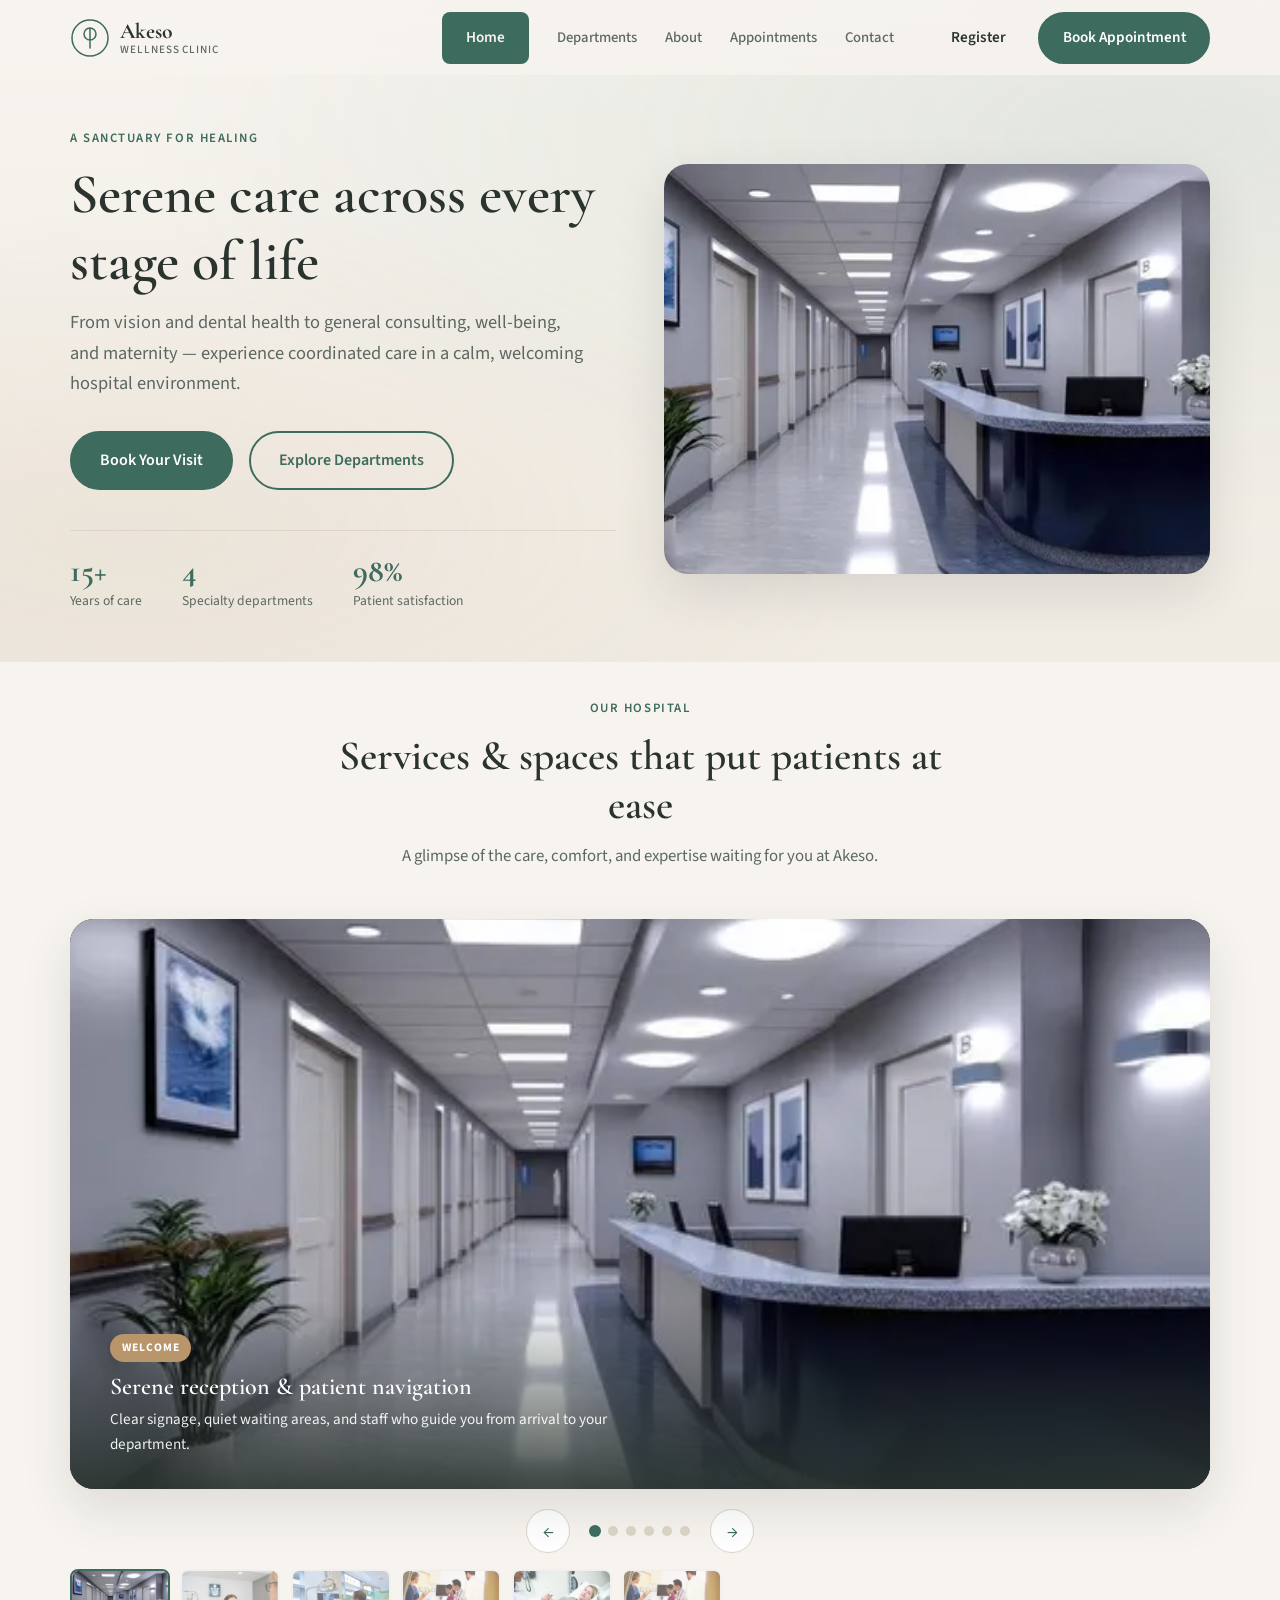
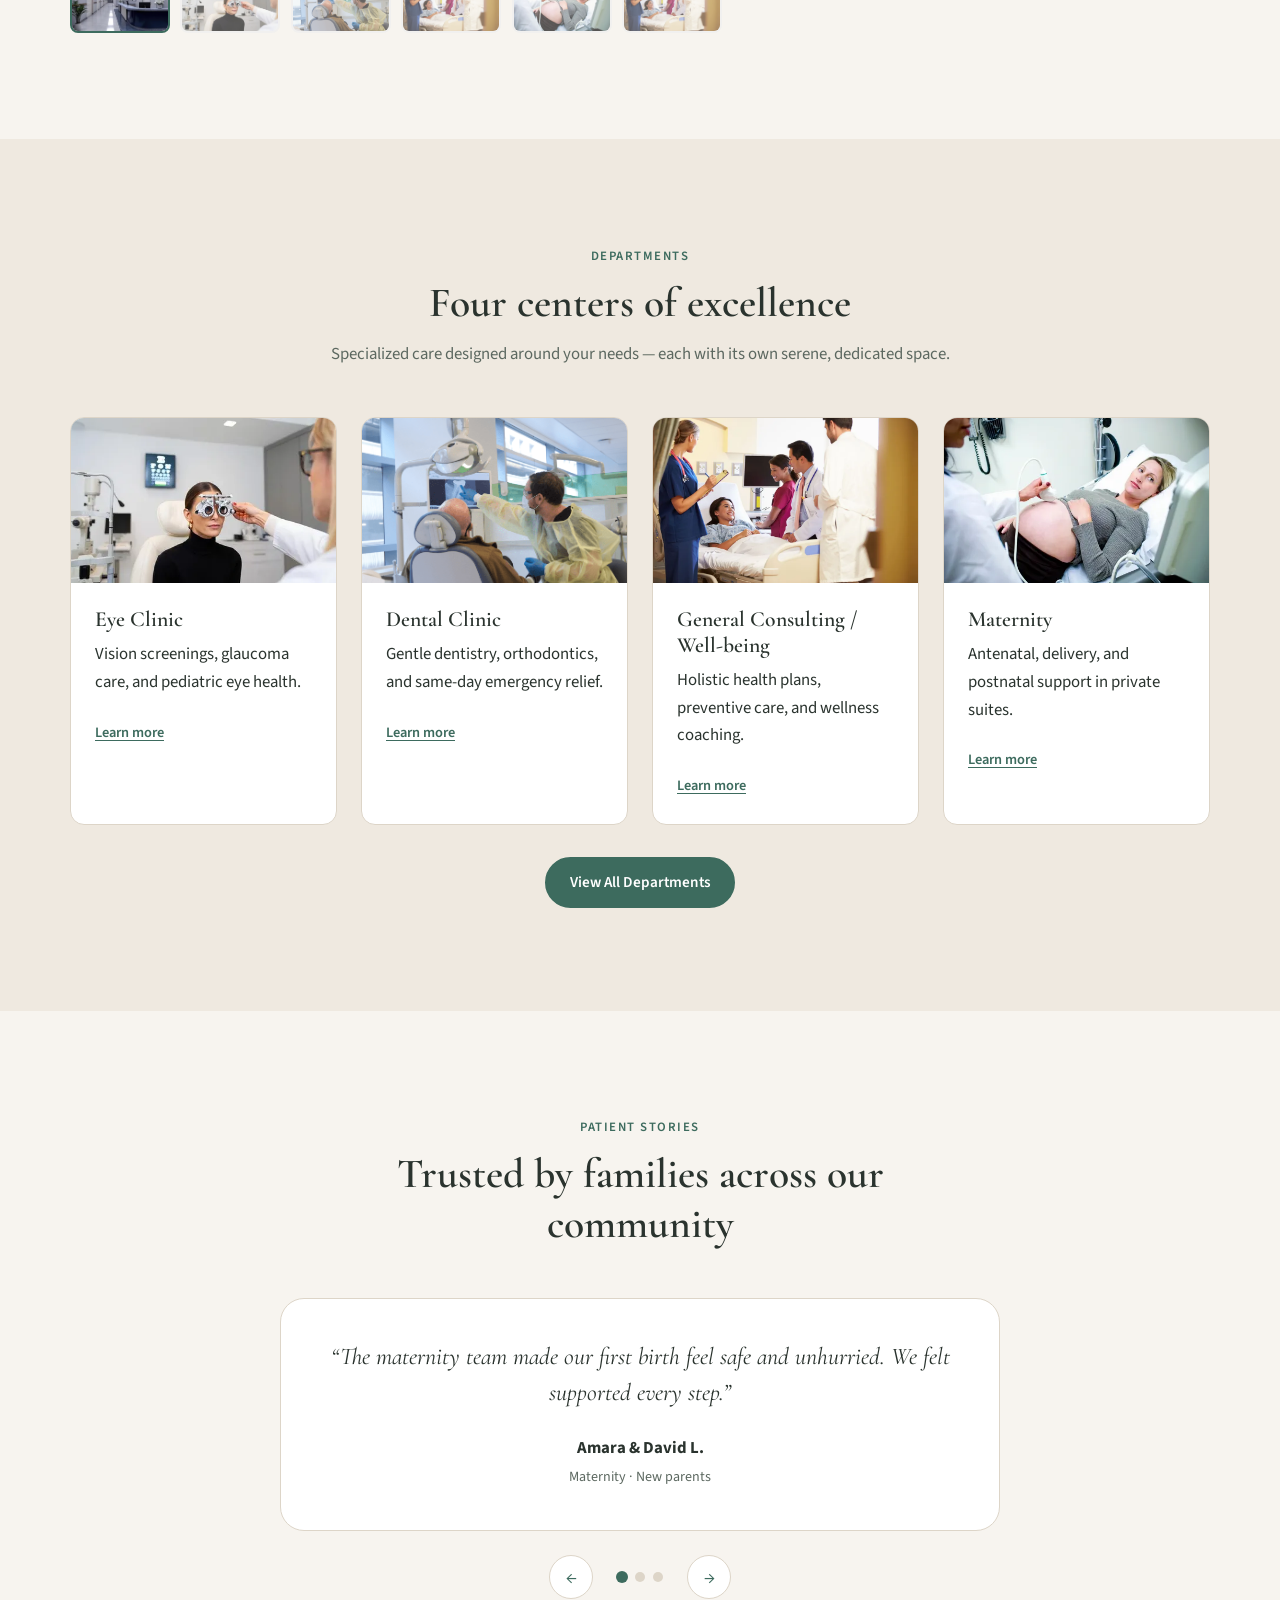
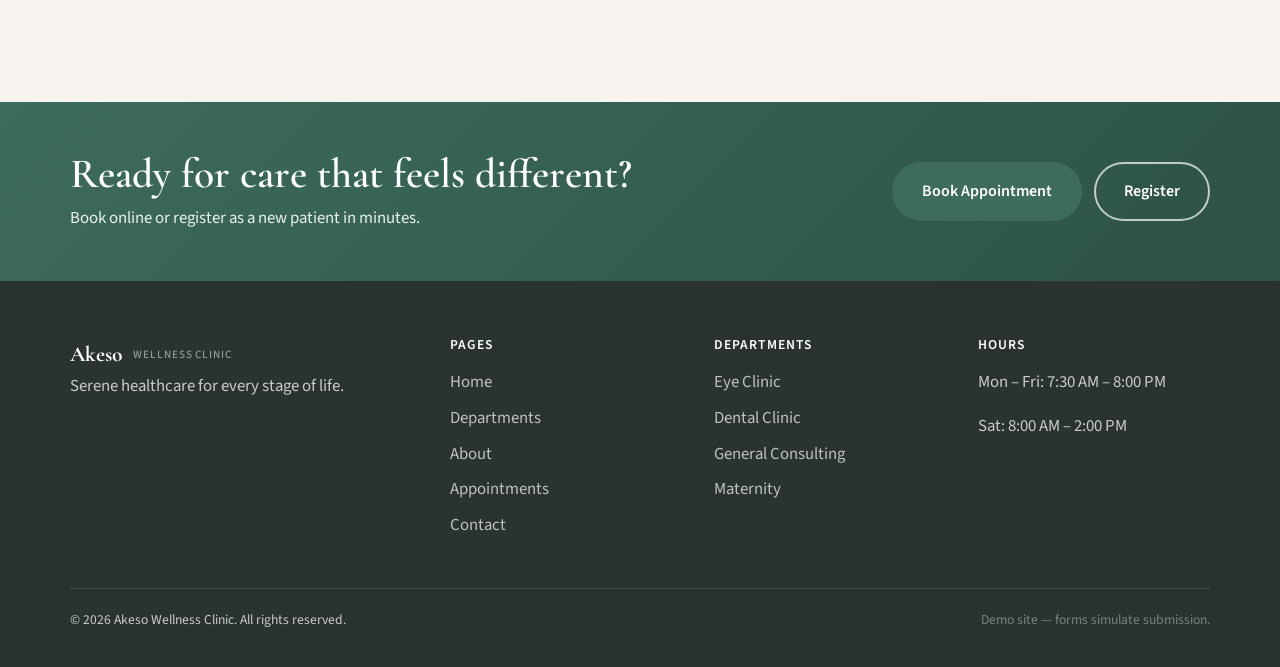
==== commit a766881e: "Changed the name from Harmonia to Akeso - which is the greek name for healing" ====
--- a/index.html
+++ b/index.html
@@ -3,8 +3,8 @@
 <head>
   <meta charset="UTF-8">
   <meta name="viewport" content="width=device-width, initial-scale=1.0">
-  <meta name="description" content="Harmonia Wellness Clinic — serene eye, dental, consulting, and maternity care. Book your visit today.">
-  <title>Home | Harmonia Wellness Clinic</title>
+  <meta name="description" content="Akeso Wellness Clinic — serene eye, dental, consulting, and maternity care. Book your visit today.">
+  <title>Home | Akeso Wellness Clinic</title>
   <link rel="preconnect" href="https://fonts.googleapis.com">
   <link rel="preconnect" href="https://fonts.gstatic.com" crossorigin>
   <link href="https://fonts.googleapis.com/css2?family=Cormorant+Garamond:ital,wght@0,500;0,600;0,700;1,500&family=Source+Sans+3:wght@300;400;500;600;700&display=swap" rel="stylesheet">
@@ -15,7 +15,7 @@
 
   <header class="site-header" id="header">
     <div class="container header-inner">
-      <a href="index.html" class="logo" aria-label="Harmonia Wellness Clinic home">
+      <a href="index.html" class="logo" aria-label="Akeso Wellness Clinic home">
         <span class="logo-mark" aria-hidden="true">
           <svg viewBox="0 0 40 40" width="40" height="40" fill="none" xmlns="http://www.w3.org/2000/svg">
             <circle cx="20" cy="20" r="18" stroke="currentColor" stroke-width="1.5"/>
@@ -23,7 +23,7 @@
           </svg>
         </span>
         <span class="logo-text">
-          <span class="logo-name">Harmonia</span>
+          <span class="logo-name">Akeso</span>
           <span class="logo-tagline">Wellness Clinic</span>
         </span>
       </a>
@@ -85,7 +85,7 @@
         <header class="section-header section-header-center">
           <p class="eyebrow">Our hospital</p>
           <h2>Services &amp; spaces that put patients at ease</h2>
-          <p>A glimpse of the care, comfort, and expertise waiting for you at Harmonia.</p>
+          <p>A glimpse of the care, comfort, and expertise waiting for you at Akeso.</p>
         </header>
 
         <div class="service-slideshow" id="serviceSlideshow">
@@ -254,7 +254,7 @@
     <div class="container footer-grid">
       <div class="footer-brand">
         <a href="index.html" class="logo logo-footer">
-          <span class="logo-name">Harmonia</span>
+          <span class="logo-name">Akeso</span>
           <span class="logo-tagline">Wellness Clinic</span>
         </a>
         <p>Serene healthcare for every stage of life.</p>
@@ -285,7 +285,7 @@
       </div>
     </div>
     <div class="container footer-bottom">
-      <p>&copy; <span id="year"></span> Harmonia Wellness Clinic. All rights reserved.</p>
+      <p>&copy; <span id="year"></span> Akeso Wellness Clinic. All rights reserved.</p>
       <p class="footer-note">Demo site — forms simulate submission.</p>
     </div>
   </footer>
